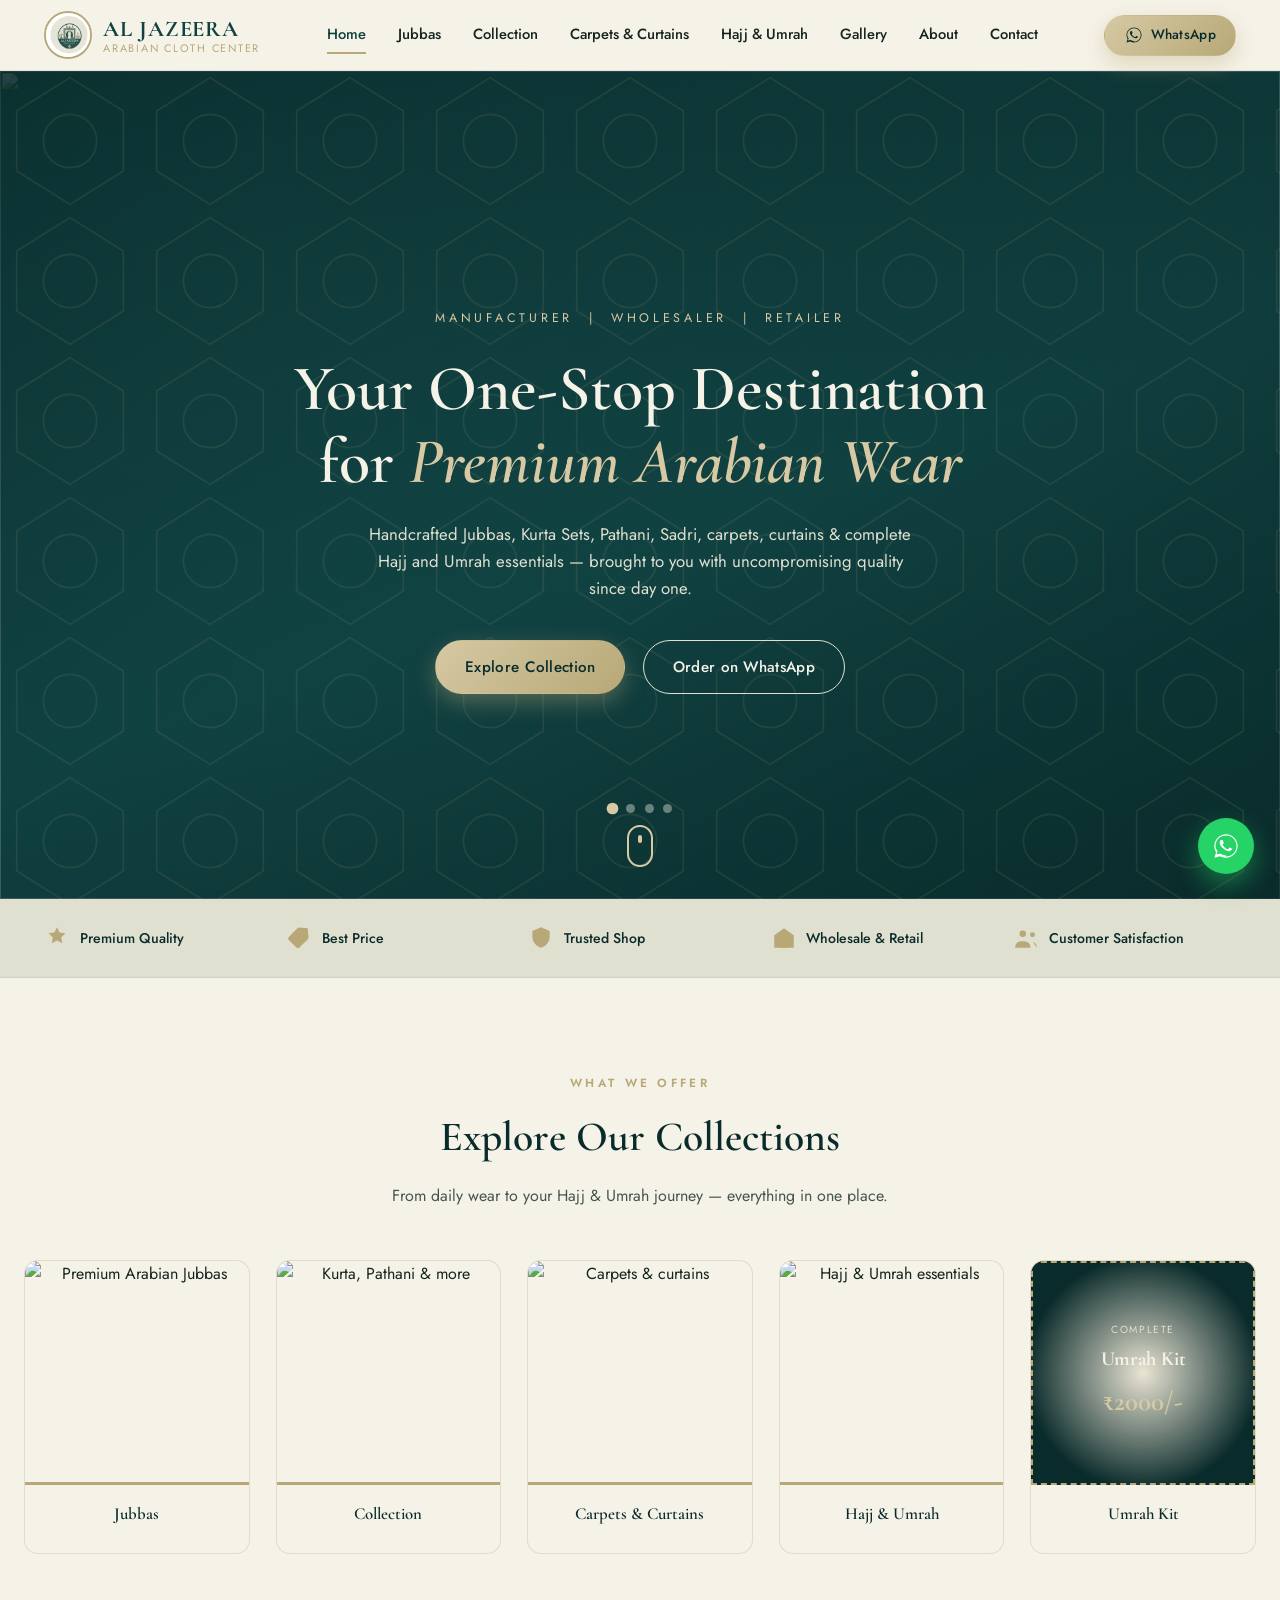
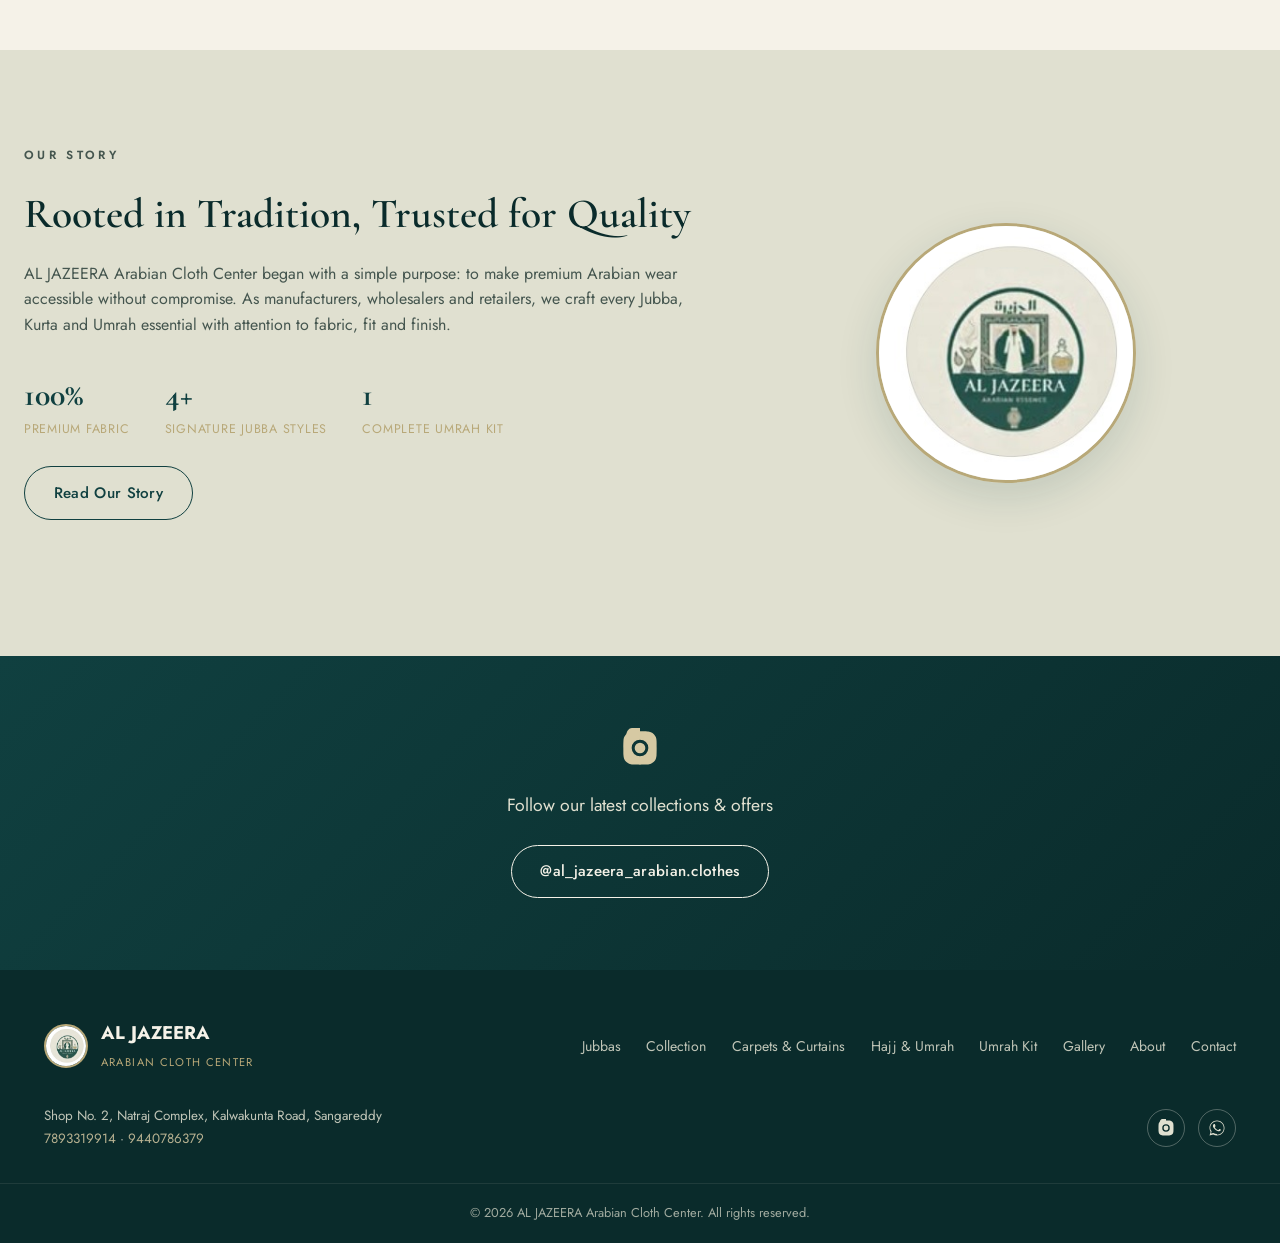
==== index.html @ 85e02592 "Add files via upload" ====
<!DOCTYPE html>
<html lang="en">
<head>
<meta charset="UTF-8">
<meta name="viewport" content="width=device-width, initial-scale=1.0">
<title>AL JAZEERA | Arabian Cloth Center</title>
<meta name="description" content="AL JAZEERA Arabian Cloth Center — Manufacturer, Wholesaler &amp; Retailer of premium Jubbas, Kurta Pajama, Pathani, Sadri, Topi, carpets, curtains and complete Hajj &amp; Umrah essentials. Shop No. 2, Natraj Complex, Kalwakunta Road, Sangareddy.">
<link rel="icon" href="WhatsApp%20Image%202026-09-01%20at%203.34.21%20PM.jpeg">
<link rel="preconnect" href="https://fonts.googleapis.com">
<link rel="preconnect" href="https://fonts.gstatic.com" crossorigin>
<link href="https://fonts.googleapis.com/css2?family=Cormorant+Garamond:wght@600;700&family=Jost:wght@400;500;600;700&display=swap" rel="stylesheet">
<link rel="stylesheet" href="style.css">
</head>
<body>

<!-- ===== Header ===== -->
<header class="site-header" id="site-header">
  <div class="header-inner">
    <a href="index.html" class="brand">
      <img src="WhatsApp%20Image%202026-09-01%20at%203.34.21%20PM.jpeg" alt="AL JAZEERA logo" class="brand-logo">
      <span class="brand-text">
        <strong>AL JAZEERA</strong>
        <small>Arabian Cloth Center</small>
      </span>
    </a>

    <nav class="main-nav" id="main-nav">
      <a href="index.html" class="active">Home</a>
      <a href="jubbas.html">Jubbas</a>
      <a href="collection.html">Collection</a>
      <a href="carpets-curtains.html">Carpets &amp; Curtains</a>
      <a href="hajj-umrah.html">Hajj &amp; Umrah</a>
      <a href="gallery.html">Gallery</a>
      <a href="about.html">About</a>
      <a href="contact.html">Contact</a>
    </nav>

    <div class="header-actions">
      <a href="https://wa.me/917893319914" target="_blank" rel="noopener" class="btn btn-gold btn-sm">
        <svg viewBox="0 0 24 24"><path d="M17.5 14.4c-.3-.1-1.7-.9-2-1-.3-.1-.5-.1-.7.1-.2.3-.8 1-.9 1.2-.2.2-.3.2-.6.1-.3-.1-1.3-.5-2.4-1.5-.9-.8-1.5-1.8-1.7-2.1-.2-.3 0-.5.1-.6.1-.1.3-.3.4-.5.1-.1.2-.3.3-.4.1-.2 0-.4 0-.5C10 9 9.5 7.7 9.3 7.2c-.2-.5-.4-.4-.6-.4h-.5c-.2 0-.5.1-.7.3-.2.3-.9.9-.9 2.1 0 1.2.9 2.4 1 2.6.1.2 1.8 2.8 4.4 3.9.6.3 1.1.4 1.5.6.6.2 1.2.2 1.6.1.5-.1 1.7-.7 1.9-1.3.2-.7.2-1.2.2-1.3-.1-.2-.3-.2-.6-.4z"/><path d="M12 2C6.5 2 2 6.5 2 12c0 1.9.5 3.7 1.5 5.3L2 22l4.9-1.3c1.5.8 3.2 1.3 5.1 1.3 5.5 0 10-4.5 10-10S17.5 2 12 2zm0 18c-1.7 0-3.3-.5-4.7-1.3l-.3-.2-3 .8.8-2.9-.2-.3C3.5 14.7 3 13.4 3 12c0-5 4-9 9-9s9 4 9 9-4 9-9 9z"/></svg>
        <span class="btn-text">WhatsApp</span>
      </a>
      <button class="nav-toggle" id="nav-toggle" aria-label="Toggle menu" aria-expanded="false">
        <span></span><span></span><span></span>
      </button>
    </div>
  </div>
</header>

<!-- ===== Hero ===== -->
<section class="hero">
  <div class="hero-slideshow" id="hero-slideshow">
    <div class="hero-slide active"><img src="images/saudi-jubba.jpg" alt="" fetchpriority="high"></div>
    <div class="hero-slide"><img src="images/carpet-india-1.jpg" alt=""></div>
    <div class="hero-slide"><img src="images/ahram.jpg" alt=""></div>
    <div class="hero-slide"><img src="images/curtains.jpg" alt=""></div>
  </div>
  <div class="hero-overlay"></div>
  <div class="hero-pattern"></div>
  <div class="hero-inner">
    <p class="hero-eyebrow reveal">Manufacturer &nbsp;|&nbsp; Wholesaler &nbsp;|&nbsp; Retailer</p>
    <h1 class="reveal">Your One-Stop Destination<br>for <span>Premium Arabian Wear</span></h1>
    <p class="hero-sub reveal">Handcrafted Jubbas, Kurta Sets, Pathani, Sadri, carpets, curtains &amp; complete Hajj and Umrah essentials &mdash; brought to you with uncompromising quality since day one.</p>
    <div class="hero-cta reveal">
      <a href="#explore" class="btn btn-gold">Explore Collection</a>
      <a href="https://wa.me/917893319914" target="_blank" rel="noopener" class="btn btn-outline">Order on WhatsApp</a>
    </div>
  </div>
  <div class="hero-dots">
    <button class="hero-dot active" data-index="0" aria-label="Show slide 1"></button>
    <button class="hero-dot" data-index="1" aria-label="Show slide 2"></button>
    <button class="hero-dot" data-index="2" aria-label="Show slide 3"></button>
    <button class="hero-dot" data-index="3" aria-label="Show slide 4"></button>
  </div>
  <div class="hero-scroll"><span></span></div>
</section>

<!-- ===== Trust Badges ===== -->
<section class="trustbar">
  <div class="trustbar-inner">
    <div class="trust-item">
      <svg viewBox="0 0 24 24"><path d="M12 2l2.4 4.9 5.4.8-3.9 3.8.9 5.4L12 14.4l-4.8 2.5.9-5.4-3.9-3.8 5.4-.8L12 2z"/></svg>
      <span>Premium Quality</span>
    </div>
    <div class="trust-item">
      <svg viewBox="0 0 24 24"><path d="M20.6 12.6L12.4 20.8a2 2 0 0 1-2.8 0l-7-7a2 2 0 0 1 0-2.8L10.8 2.8A2 2 0 0 1 12.2 2.2L20 3l.8 7.8a2 2 0 0 1-.6 1.8z"/><circle cx="15.5" cy="7.5" r="1.5"/></svg>
      <span>Best Price</span>
    </div>
    <div class="trust-item">
      <svg viewBox="0 0 24 24"><path d="M12 2l8 3.5v5c0 5-3.4 8.9-8 10.5-4.6-1.6-8-5.5-8-10.5v-5L12 2z"/><path d="M8.5 12.2l2.3 2.3 4.5-4.6"/></svg>
      <span>Trusted Shop</span>
    </div>
    <div class="trust-item">
      <svg viewBox="0 0 24 24"><path d="M3 9.5L12 3l9 6.5V21H3V9.5z"/><path d="M9 21v-7h6v7"/></svg>
      <span>Wholesale &amp; Retail</span>
    </div>
    <div class="trust-item">
      <svg viewBox="0 0 24 24"><circle cx="9" cy="8" r="3"/><path d="M2 21v-1c0-2.8 2.6-5 6-5h2c3.4 0 6 2.2 6 5v1"/><circle cx="18" cy="9" r="2.3"/><path d="M22 21v-1c0-2-1.5-3.7-3.6-4.4"/></svg>
      <span>Customer Satisfaction</span>
    </div>
  </div>
</section>

<!-- ===== Explore ===== -->
<section class="section" id="explore">
  <div class="section-inner">
    <p class="section-eyebrow reveal">What We Offer</p>
    <h2 class="section-title reveal">Explore Our Collections</h2>
    <p class="section-desc reveal">From daily wear to your Hajj &amp; Umrah journey &mdash; everything in one place.</p>

    <div class="grid grid-5">
      <a href="jubbas.html" class="card essential-card reveal">
        <div class="card-photo"><img src="images/saudi-jubba.jpg" alt="Premium Arabian Jubbas" loading="lazy"></div>
        <h3>Jubbas</h3>
      </a>
      <a href="collection.html" class="card essential-card reveal">
        <div class="card-photo"><img src="images/kurta-pajama.jpg" alt="Kurta, Pathani &amp; more" loading="lazy"></div>
        <h3>Collection</h3>
      </a>
      <a href="carpets-curtains.html" class="card essential-card reveal">
        <div class="card-photo"><img src="images/curtains.jpg" alt="Carpets &amp; curtains" loading="lazy"></div>
        <h3>Carpets &amp; Curtains</h3>
      </a>
      <a href="hajj-umrah.html" class="card essential-card reveal">
        <div class="card-photo"><img src="images/tasbih.jpg" alt="Hajj &amp; Umrah essentials" loading="lazy"></div>
        <h3>Hajj &amp; Umrah</h3>
      </a>
      <a href="umrah-kit.html" class="card essential-card teaser-card-kit reveal">
        <div class="card-photo">
          <span>Complete</span>
          <strong>Umrah Kit</strong>
          <b>&#8377;2000/-</b>
        </div>
        <h3>Umrah Kit</h3>
      </a>
    </div>
  </div>
</section>

<!-- ===== About Teaser ===== -->
<section class="section section-alt about">
  <div class="section-inner about-grid">
    <div class="about-text reveal">
      <p class="section-eyebrow">Our Story</p>
      <h2 class="section-title">Rooted in Tradition, Trusted for Quality</h2>
      <p>AL JAZEERA Arabian Cloth Center began with a simple purpose: to make premium Arabian wear accessible without compromise. As manufacturers, wholesalers and retailers, we craft every Jubba, Kurta and Umrah essential with attention to fabric, fit and finish.</p>
      <div class="about-stats">
        <div><strong>100%</strong><span>Premium Fabric</span></div>
        <div><strong>4+</strong><span>Signature Jubba Styles</span></div>
        <div><strong>1</strong><span>Complete Umrah Kit</span></div>
      </div>
      <div class="product-cta" style="margin-top:1.6rem;">
        <a href="about.html" class="btn btn-outline">Read Our Story</a>
      </div>
    </div>
    <div class="about-media reveal">
      <img src="WhatsApp%20Image%202026-09-01%20at%203.34.21%20PM.jpeg" alt="AL JAZEERA Arabian Cloth Center logo">
    </div>
  </div>
</section>

<!-- ===== Instagram ===== -->
<section class="insta">
  <div class="insta-inner reveal">
    <svg viewBox="0 0 24 24" class="insta-icon"><path d="M12 2c2.7 0 3.06.01 4.12.06 1.06.05 1.79.22 2.43.47.66.26 1.22.6 1.77 1.15.55.55.9 1.11 1.15 1.77.25.64.42 1.37.47 2.43.05 1.06.06 1.4.06 4.12s-.01 3.06-.06 4.12c-.05 1.06-.22 1.79-.47 2.43a4.9 4.9 0 0 1-1.15 1.77 4.9 4.9 0 0 1-1.77 1.15c-.64.25-1.37.42-2.43.47-1.06.05-1.4.06-4.12.06s-3.06-.01-4.12-.06c-1.06-.05-1.79-.22-2.43-.47a4.9 4.9 0 0 1-1.77-1.15 4.9 4.9 0 0 1-1.15-1.77c-.25-.64-.42-1.37-.47-2.43C2.01 15.06 2 14.7 2 12s.01-3.06.06-4.12c.05-1.06.22-1.79.47-2.43.26-.66.6-1.22 1.15-1.77A4.9 4.9 0 0 1 5.45.53C6.09.28 6.82.11 7.88.06 8.94.01 9.3 0 12 0zm0 5a5 5 0 1 0 0 10 5 5 0 0 0 0-10zm0 8.2a3.2 3.2 0 1 1 0-6.4 3.2 3.2 0 0 1 0 6.4zm5.2-8.4a1.17 1.17 0 1 1 0-2.34 1.17 1.17 0 0 1 0 2.34z"/></svg>
    <p>Follow our latest collections &amp; offers</p>
    <a href="https://www.instagram.com/al_jazeera_arabian.clothes/" target="_blank" rel="noopener" class="btn btn-outline-light">@al_jazeera_arabian.clothes</a>
  </div>
</section>

<!-- ===== Footer ===== -->
<footer class="site-footer">
  <div class="footer-inner">
    <div class="footer-brand">
      <img src="WhatsApp%20Image%202026-09-01%20at%203.34.21%20PM.jpeg" alt="AL JAZEERA logo">
      <div>
        <strong>AL JAZEERA</strong>
        <span>Arabian Cloth Center</span>
      </div>
    </div>

    <nav class="footer-nav">
      <a href="jubbas.html">Jubbas</a>
      <a href="collection.html">Collection</a>
      <a href="carpets-curtains.html">Carpets &amp; Curtains</a>
      <a href="hajj-umrah.html">Hajj &amp; Umrah</a>
      <a href="umrah-kit.html">Umrah Kit</a>
      <a href="gallery.html">Gallery</a>
      <a href="about.html">About</a>
      <a href="contact.html">Contact</a>
    </nav>

    <div class="footer-contact">
      <p>Shop No. 2, Natraj Complex, Kalwakunta Road, Sangareddy</p>
      <p><a href="tel:+917893319914">7893319914</a> &middot; <a href="tel:+919440786379">9440786379</a></p>
    </div>

    <div class="footer-social">
      <a href="https://www.instagram.com/al_jazeera_arabian.clothes/" target="_blank" rel="noopener" aria-label="Instagram">
        <svg viewBox="0 0 24 24"><path d="M12 2c2.7 0 3.06.01 4.12.06 1.06.05 1.79.22 2.43.47.66.26 1.22.6 1.77 1.15.55.55.9 1.11 1.15 1.77.25.64.42 1.37.47 2.43.05 1.06.06 1.4.06 4.12s-.01 3.06-.06 4.12c-.05 1.06-.22 1.79-.47 2.43a4.9 4.9 0 0 1-1.15 1.77 4.9 4.9 0 0 1-1.77 1.15c-.64.25-1.37.42-2.43.47-1.06.05-1.4.06-4.12.06s-3.06-.01-4.12-.06c-1.06-.05-1.79-.22-2.43-.47a4.9 4.9 0 0 1-1.77-1.15 4.9 4.9 0 0 1-1.15-1.77c-.25-.64-.42-1.37-.47-2.43C2.01 15.06 2 14.7 2 12s.01-3.06.06-4.12c.05-1.06.22-1.79.47-2.43.26-.66.6-1.22 1.15-1.77A4.9 4.9 0 0 1 5.45.53C6.09.28 6.82.11 7.88.06 8.94.01 9.3 0 12 0zm0 5a5 5 0 1 0 0 10 5 5 0 0 0 0-10zm0 8.2a3.2 3.2 0 1 1 0-6.4 3.2 3.2 0 0 1 0 6.4zm5.2-8.4a1.17 1.17 0 1 1 0-2.34 1.17 1.17 0 0 1 0 2.34z"/></svg>
      </a>
      <a href="https://wa.me/917893319914" target="_blank" rel="noopener" aria-label="WhatsApp">
        <svg viewBox="0 0 24 24"><path d="M17.5 14.4c-.3-.1-1.7-.9-2-1-.3-.1-.5-.1-.7.1-.2.3-.8 1-.9 1.2-.2.2-.3.2-.6.1-.3-.1-1.3-.5-2.4-1.5-.9-.8-1.5-1.8-1.7-2.1-.2-.3 0-.5.1-.6.1-.1.3-.3.4-.5.1-.1.2-.3.3-.4.1-.2 0-.4 0-.5C10 9 9.5 7.7 9.3 7.2c-.2-.5-.4-.4-.6-.4h-.5c-.2 0-.5.1-.7.3-.2.3-.9.9-.9 2.1 0 1.2.9 2.4 1 2.6.1.2 1.8 2.8 4.4 3.9.6.3 1.1.4 1.5.6.6.2 1.2.2 1.6.1.5-.1 1.7-.7 1.9-1.3.2-.7.2-1.2.2-1.3-.1-.2-.3-.2-.6-.4z"/><path d="M12 2C6.5 2 2 6.5 2 12c0 1.9.5 3.7 1.5 5.3L2 22l4.9-1.3c1.5.8 3.2 1.3 5.1 1.3 5.5 0 10-4.5 10-10S17.5 2 12 2zm0 18c-1.7 0-3.3-.5-4.7-1.3l-.3-.2-3 .8.8-2.9-.2-.3C3.5 14.7 3 13.4 3 12c0-5 4-9 9-9s9 4 9 9-4 9-9 9z"/></svg>
      </a>
    </div>
  </div>
  <div class="footer-bottom">
    <p>&copy; <span id="year"></span> AL JAZEERA Arabian Cloth Center. All rights reserved.</p>
  </div>
</footer>

<a href="https://wa.me/917893319914" target="_blank" rel="noopener" class="whatsapp-float" aria-label="Chat on WhatsApp">
  <svg viewBox="0 0 24 24"><path d="M17.5 14.4c-.3-.1-1.7-.9-2-1-.3-.1-.5-.1-.7.1-.2.3-.8 1-.9 1.2-.2.2-.3.2-.6.1-.3-.1-1.3-.5-2.4-1.5-.9-.8-1.5-1.8-1.7-2.1-.2-.3 0-.5.1-.6.1-.1.3-.3.4-.5.1-.1.2-.3.3-.4.1-.2 0-.4 0-.5C10 9 9.5 7.7 9.3 7.2c-.2-.5-.4-.4-.6-.4h-.5c-.2 0-.5.1-.7.3-.2.3-.9.9-.9 2.1 0 1.2.9 2.4 1 2.6.1.2 1.8 2.8 4.4 3.9.6.3 1.1.4 1.5.6.6.2 1.2.2 1.6.1.5-.1 1.7-.7 1.9-1.3.2-.7.2-1.2.2-1.3-.1-.2-.3-.2-.6-.4z"/><path d="M12 2C6.5 2 2 6.5 2 12c0 1.9.5 3.7 1.5 5.3L2 22l4.9-1.3c1.5.8 3.2 1.3 5.1 1.3 5.5 0 10-4.5 10-10S17.5 2 12 2zm0 18c-1.7 0-3.3-.5-4.7-1.3l-.3-.2-3 .8.8-2.9-.2-.3C3.5 14.7 3 13.4 3 12c0-5 4-9 9-9s9 4 9 9-4 9-9 9z"/></svg>
</a>

<script src="script.js" defer></script>
</body>
</html>
---- style.css ----
/* =========================================================
   AL JAZEERA — Arabian Cloth Center
   ========================================================= */

:root {
  --green: #104040;
  --green-dark: #0a2b2b;
  --green-light: #1b5c5c;
  --cream: #E0E0D0;
  --gold: #B8A878;
  --gold-light: #d6c9a3;
  --white: #F5F2E8;
  --ink: #16241f;
  --radius: 14px;
  --shadow: 0 14px 40px rgba(16, 64, 64, 0.14);
  --ease: cubic-bezier(.4,0,.2,1);
}

* { box-sizing: border-box; margin: 0; padding: 0; }

html { scroll-behavior: smooth; }

body {
  font-family: 'Jost', sans-serif;
  color: var(--ink);
  background: var(--white);
  line-height: 1.6;
  overflow-x: hidden;
}

h1, h2, h3, .brand-text strong, .kit-badge {
  font-family: 'Cormorant Garamond', serif;
}

img { max-width: 100%; display: block; }
a { text-decoration: none; color: inherit; }
ul { list-style: none; }
svg { fill: currentColor; }

.reveal {
  opacity: 0;
  transform: translateY(24px);
  transition: opacity .7s var(--ease), transform .7s var(--ease);
}
.reveal.in-view { opacity: 1; transform: translateY(0); }

/* ---------- Buttons ---------- */
.btn {
  display: inline-flex;
  align-items: center;
  gap: .5rem;
  padding: .85rem 1.8rem;
  border-radius: 999px;
  font-size: .95rem;
  font-weight: 500;
  letter-spacing: .02em;
  border: 1.5px solid transparent;
  cursor: pointer;
  transition: transform .25s var(--ease), background .25s var(--ease), color .25s var(--ease), box-shadow .25s var(--ease);
  white-space: nowrap;
}
.btn:hover { transform: translateY(-2px); }
.btn svg { width: 18px; height: 18px; }

.btn-gold {
  background: linear-gradient(135deg, var(--gold-light), var(--gold));
  color: var(--green-dark);
  box-shadow: 0 8px 22px rgba(184,168,120,.4);
}
.btn-gold:hover { box-shadow: 0 12px 28px rgba(184,168,120,.55); }

.btn-outline {
  border-color: var(--green);
  color: var(--green);
  background: transparent;
}
.btn-outline:hover { background: var(--green); color: var(--white); }

.btn-outline-light {
  border-color: var(--white);
  color: var(--white);
  background: transparent;
}
.btn-outline-light:hover { background: var(--white); color: var(--green-dark); }

.btn-sm { padding: .55rem 1.2rem; font-size: .85rem; }

/* ---------- Top bar ---------- */
.topbar {
  background: var(--green-dark);
  color: var(--cream);
  font-size: .82rem;
}
.topbar-inner {
  max-width: 1240px;
  margin: 0 auto;
  padding: .5rem 1.5rem;
  display: flex;
  align-items: center;
  justify-content: space-between;
  gap: 1rem;
}
.topbar-msg { display: flex; align-items: center; gap: .5rem; }
.dot {
  width: 6px; height: 6px; border-radius: 50%;
  background: var(--gold); flex-shrink: 0;
  box-shadow: 0 0 0 4px rgba(184,168,120,.25);
}
.topbar-contact { display: flex; align-items: center; gap: 1.2rem; }
.topbar-contact a { display: flex; align-items: center; gap: .4rem; opacity: .9; transition: opacity .2s; }
.topbar-contact a:hover { opacity: 1; color: var(--gold-light); }
.topbar-contact svg { width: 15px; height: 15px; }

/* ---------- Header ---------- */
.site-header {
  position: sticky;
  top: 0;
  z-index: 210;
  background: rgba(245,242,232,.92);
  backdrop-filter: blur(10px);
  border-bottom: 1px solid rgba(16,64,64,.08);
  transition: box-shadow .3s;
}
.site-header.scrolled { box-shadow: 0 6px 24px rgba(16,64,64,.08); }

.header-inner {
  max-width: 1240px;
  margin: 0 auto;
  padding: .7rem 1.5rem;
  display: flex;
  align-items: center;
  justify-content: space-between;
  gap: 1rem;
}

.brand { display: flex; align-items: center; gap: .7rem; }
.brand-logo {
  width: 48px; height: 48px;
  border-radius: 50%;
  object-fit: cover;
  border: 2px solid var(--gold);
}
.brand-text { display: flex; flex-direction: column; line-height: 1.15; }
.brand-text strong { font-size: 1.4rem; color: var(--green); letter-spacing: .04em; }
.brand-text small { font-size: .68rem; letter-spacing: .16em; text-transform: uppercase; color: var(--gold); font-family: 'Jost', sans-serif; }

.main-nav { display: flex; align-items: center; gap: 2rem; }
.main-nav a {
  font-size: .92rem;
  font-weight: 500;
  color: var(--ink);
  position: relative;
  padding: .3rem 0;
}
.main-nav a::after {
  content: '';
  position: absolute;
  left: 0; bottom: -2px;
  width: 0; height: 2px;
  background: var(--gold);
  transition: width .3s var(--ease);
}
.main-nav a:hover { color: var(--green); }
.main-nav a:hover::after { width: 100%; }
.main-nav a.active { color: var(--green); }
.main-nav a.active::after { width: 100%; }

.header-actions { display: flex; align-items: center; gap: 1rem; }

.nav-toggle {
  display: none;
  flex-direction: column;
  gap: 5px;
  background: none;
  border: none;
  cursor: pointer;
  padding: .4rem;
}
.nav-toggle span {
  width: 24px; height: 2px;
  background: var(--green);
  border-radius: 2px;
  transition: transform .3s, opacity .3s;
}
.nav-toggle.active span:nth-child(1) { transform: translateY(7px) rotate(45deg); }
.nav-toggle.active span:nth-child(2) { opacity: 0; }
.nav-toggle.active span:nth-child(3) { transform: translateY(-7px) rotate(-45deg); }

/* ---------- Hero ---------- */
.hero {
  position: relative;
  min-height: 92vh;
  display: flex;
  align-items: center;
  justify-content: center;
  text-align: center;
  background: radial-gradient(circle at 20% 20%, var(--green-light), var(--green) 55%, var(--green-dark));
  color: var(--white);
  overflow: hidden;
  padding: 6rem 1.5rem 4rem;
}
.hero-pattern {
  position: absolute;
  inset: 0;
  opacity: .12;
  background-image: url("data:image/svg+xml,%3Csvg xmlns='http://www.w3.org/2000/svg' width='84' height='84' viewBox='0 0 84 84'%3E%3Cg fill='none' stroke='%23B8A878' stroke-width='1'%3E%3Cpath d='M42 4 L74 24 L74 60 L42 80 L10 60 L10 24 Z'/%3E%3Ccircle cx='42' cy='42' r='16'/%3E%3C/g%3E%3C/svg%3E");
  background-size: 140px 140px;
}
.hero-inner { position: relative; max-width: 780px; z-index: 1; }
.hero-eyebrow {
  text-transform: uppercase;
  letter-spacing: .3em;
  font-size: .78rem;
  color: var(--gold-light);
  margin-bottom: 1.4rem;
}
.hero h1 {
  font-size: clamp(2.4rem, 5.4vw, 4rem);
  font-weight: 600;
  line-height: 1.15;
  margin-bottom: 1.4rem;
}
.hero h1 span { color: var(--gold-light); font-style: italic; }
.hero-sub {
  font-size: 1.05rem;
  color: var(--cream);
  max-width: 560px;
  margin: 0 auto 2.4rem;
  opacity: .9;
}
.hero-cta { display: flex; gap: 1.1rem; justify-content: center; flex-wrap: wrap; }
.hero .btn-outline { border-color: var(--cream); color: var(--white); }
.hero .btn-outline:hover { background: var(--white); color: var(--green-dark); }

/* ---------- Hero slideshow ---------- */
.hero-slideshow { position: absolute; inset: 0; z-index: 0; }
.hero-slide {
  position: absolute; inset: 0;
  opacity: 0;
  transition: opacity 1.4s ease-in-out;
}
.hero-slide.active { opacity: 1; }
.hero-slide img { width: 100%; height: 100%; object-fit: cover; }
.hero-overlay {
  position: absolute; inset: 0; z-index: 0;
  background: linear-gradient(160deg, rgba(10,43,43,.88), rgba(16,64,64,.72) 55%, rgba(10,43,43,.9));
}
.hero-dots {
  position: absolute;
  left: 0; right: 0; bottom: 5.4rem;
  display: flex; justify-content: center; gap: .6rem;
  z-index: 2;
}
.hero-dot {
  width: 9px; height: 9px;
  border-radius: 50%;
  background: rgba(245,242,232,.4);
  border: none;
  padding: 0;
  cursor: pointer;
  transition: background .25s, transform .25s;
}
.hero-dot.active { background: var(--gold-light); transform: scale(1.3); }

.hero-scroll {
  position: absolute;
  bottom: 2rem; left: 50%;
  transform: translateX(-50%);
  width: 26px; height: 42px;
  border: 2px solid var(--gold-light);
  border-radius: 20px;
}
.hero-scroll span {
  position: absolute;
  top: 8px; left: 50%;
  transform: translateX(-50%);
  width: 4px; height: 8px;
  background: var(--gold-light);
  border-radius: 2px;
  animation: scrollDown 1.8s infinite;
}
@keyframes scrollDown {
  0% { opacity: 1; top: 8px; }
  100% { opacity: 0; top: 22px; }
}

/* ---------- Trust bar ---------- */
.trustbar { background: var(--cream); border-bottom: 1px solid rgba(16,64,64,.08); }
.trustbar-inner {
  max-width: 1240px;
  margin: 0 auto;
  padding: 1.6rem 1.5rem;
  display: flex;
  flex-wrap: wrap;
  justify-content: space-between;
  gap: 1.2rem;
}
.trust-item {
  display: flex;
  align-items: center;
  gap: .6rem;
  font-size: .88rem;
  font-weight: 500;
  color: var(--green-dark);
  flex: 1 1 180px;
}
.trust-item svg { width: 26px; height: 26px; color: var(--gold); flex-shrink: 0; }

/* ---------- Sections ---------- */
.section { padding: 6rem 1.5rem; }
.section-alt { background: var(--cream); }
.section-inner { max-width: 1240px; margin: 0 auto; }

.section-eyebrow {
  text-transform: uppercase;
  letter-spacing: .28em;
  font-size: .74rem;
  color: var(--gold);
  font-weight: 600;
  margin-bottom: .7rem;
  text-align: center;
}
.section-title {
  font-size: clamp(1.9rem, 3.6vw, 2.6rem);
  font-weight: 600;
  color: var(--green-dark);
  text-align: center;
  margin-bottom: .8rem;
}
.section-desc {
  text-align: center;
  max-width: 560px;
  margin: 0 auto 3.2rem;
  color: #45564f;
}

/* ---------- Grids & Cards ---------- */
.grid { display: grid; gap: 1.6rem; }
.grid-2 { grid-template-columns: repeat(2, 1fr); }
.grid-3 { grid-template-columns: repeat(3, 1fr); }
.grid-4 { grid-template-columns: repeat(4, 1fr); }
.grid-5 { grid-template-columns: repeat(5, 1fr); }

.card {
  background: var(--white);
  border: 1px solid rgba(184,168,120,.3);
  border-radius: var(--radius);
  padding: 2.2rem 1.4rem 1.8rem;
  text-align: center;
  transition: transform .35s var(--ease), box-shadow .35s var(--ease), border-color .35s;
  display: block;
}
.card:hover {
  transform: translateY(-8px);
  box-shadow: var(--shadow);
  border-color: var(--gold);
}
.card-media {
  width: 84px; height: 84px;
  margin: 0 auto 1.2rem;
  color: var(--green);
}
.card-media svg { width: 100%; height: 100%; }
.card-media svg path,
.card-media svg circle,
.card-media svg rect,
.card-media svg ellipse {
  fill: none;
  stroke: currentColor;
  stroke-width: 2;
  stroke-linejoin: round;
  stroke-linecap: round;
}
.card-media svg .line { stroke: var(--gold); }
.card h3 { font-size: 1.2rem; color: var(--green-dark); font-weight: 600; margin-bottom: .3rem; }
.card p { font-size: .85rem; color: #5c6d66; }
.card h3 small { display: block; font-size: .68rem; font-family: 'Jost', sans-serif; text-transform: uppercase; letter-spacing: .1em; color: var(--gold); font-weight: 500; margin-top: .2rem; }

.small-card { padding: 1.8rem 1rem 1.5rem; }
.small-card .card-media { width: 64px; height: 64px; }

/* Jubba / product photo cards */
.jubba-card { padding: 0 0 1.6rem; overflow: hidden; }
.jubba-card .card-photo {
  width: 100%;
  aspect-ratio: 4 / 5;
  overflow: hidden;
  margin-bottom: 1.3rem;
  border-bottom: 3px solid var(--gold);
}
.jubba-card .card-photo img {
  width: 100%; height: 100%;
  object-fit: cover;
  transition: transform .5s var(--ease);
}
.jubba-card:hover .card-photo img { transform: scale(1.06); }
.jubba-card h3 { margin-top: 0; }
.jubba-card p { padding: 0 1rem; }

/* Hajj & Umrah essential photo cards */
.essential-card { padding: 0 0 1.3rem; overflow: hidden; }
.essential-card .card-photo {
  width: 100%;
  aspect-ratio: 1 / 1;
  overflow: hidden;
  margin-bottom: 1rem;
  border-bottom: 3px solid var(--gold);
}
.essential-card .card-photo img {
  width: 100%; height: 100%;
  object-fit: cover;
  transition: transform .5s var(--ease);
}
.essential-card:hover .card-photo img { transform: scale(1.06); }
.essential-card h3 { margin-top: 0; font-size: 1.05rem; }

/* ---------- Product badges, wishlist & hover title ---------- */
.jubba-card .card-photo,
.essential-card .card-photo,
.decor-card .card-photo {
  position: relative;
}
.card-badge {
  position: absolute;
  top: 10px; left: 10px;
  z-index: 3;
  background: #7a1f2b;
  color: var(--white);
  font-size: .66rem;
  font-weight: 600;
  letter-spacing: .03em;
  text-transform: uppercase;
  padding: .3rem .6rem;
  border-radius: 4px;
}
.wishlist-btn {
  position: absolute;
  top: 10px; right: 10px;
  z-index: 3;
  width: 32px; height: 32px;
  border-radius: 50%;
  background: rgba(245,242,232,.94);
  border: none;
  display: flex;
  align-items: center;
  justify-content: center;
  cursor: pointer;
  padding: 0;
  transition: transform .2s var(--ease);
}
.wishlist-btn:hover { transform: scale(1.1); }
.wishlist-btn svg {
  width: 16px; height: 16px;
  fill: none;
  stroke: var(--green-dark);
  stroke-width: 2;
  stroke-linecap: round;
  stroke-linejoin: round;
}
.wishlist-btn.active svg { fill: #c0384a; stroke: #c0384a; }

.card-hover-title {
  position: absolute;
  left: 0; right: 0; bottom: 0;
  z-index: 3;
  background: rgba(10,43,43,.85);
  color: var(--white);
  font-size: .78rem;
  text-align: center;
  padding: .55rem .5rem;
  opacity: 0;
  transform: translateY(100%);
  transition: opacity .3s var(--ease), transform .3s var(--ease);
}
.jubba-card:hover .card-hover-title,
.essential-card:hover .card-hover-title,
.decor-card:hover .card-hover-title {
  opacity: 1;
  transform: translateY(0);
}

.card-price { margin-top: .5rem; }
.price-enquire {
  display: inline-block;
  font-size: .82rem;
  font-weight: 600;
  color: var(--green);
  border-bottom: 1px solid var(--gold);
  padding-bottom: 1px;
  transition: color .2s;
}
.price-enquire:hover { color: var(--gold); }

/* Carpets & Curtains feature cards */
.decor-card { padding: 0 0 1.8rem; overflow: hidden; text-align: left; }
.decor-card .card-photo {
  width: 100%;
  aspect-ratio: 4 / 3;
  overflow: hidden;
  margin-bottom: 1.3rem;
  border-bottom: 3px solid var(--gold);
}
.decor-card .card-photo img {
  width: 100%; height: 100%;
  object-fit: cover;
  transition: transform .5s var(--ease);
}
.decor-card:hover .card-photo img { transform: scale(1.06); }
.decor-card h3 { margin: 0 1.6rem .4rem; }
.decor-card p { padding: 0 1.6rem; }

.decor-card .card-photo.card-photo-multi {
  display: grid;
  grid-template-columns: repeat(3, 1fr);
  gap: 3px;
}
.decor-card .card-photo.card-photo-multi img { height: 100%; }

/* ---------- Umrah Kit ---------- */
.kit {
  position: relative;
  background: var(--green-dark);
  color: var(--white);
  padding: 6rem 1.5rem;
  overflow: hidden;
}
.kit-pattern {
  position: absolute; inset: 0;
  opacity: .1;
  background-image: url("data:image/svg+xml,%3Csvg xmlns='http://www.w3.org/2000/svg' width='60' height='60' viewBox='0 0 60 60'%3E%3Cg fill='none' stroke='%23F5F2E8' stroke-width='1'%3E%3Cpath d='M30 2 L58 30 L30 58 L2 30 Z'/%3E%3C/g%3E%3C/svg%3E");
  background-size: 100px 100px;
}
.kit-inner {
  position: relative;
  max-width: 1100px;
  margin: 0 auto;
  display: grid;
  grid-template-columns: .85fr 1.15fr;
  gap: 3.5rem;
  align-items: center;
}
.kit-media { display: flex; justify-content: center; }
.kit-badge {
  width: 260px; height: 260px;
  border-radius: 50%;
  border: 2px dashed var(--gold);
  display: flex;
  flex-direction: column;
  align-items: center;
  justify-content: center;
  text-align: center;
  background: radial-gradient(circle, rgba(184,168,120,.12), transparent 70%);
}
.kit-badge span { text-transform: uppercase; letter-spacing: .2em; font-size: .72rem; color: var(--cream); font-family: 'Jost', sans-serif; }
.kit-badge strong { font-size: 1.8rem; color: var(--white); margin: .3rem 0; }
.kit-badge em { font-style: normal; font-size: .78rem; color: var(--gold-light); font-family: 'Jost', sans-serif; }
.kit-badge b { font-size: 2.6rem; color: var(--gold-light); font-weight: 700; margin-top: .3rem; }

.kit-content h2 { font-size: clamp(1.8rem, 3.4vw, 2.4rem); font-weight: 600; margin-bottom: 1.5rem; }
.kit-list {
  display: grid;
  grid-template-columns: 1fr 1fr;
  gap: .7rem 1.5rem;
  margin-bottom: 2rem;
}
.kit-list li {
  display: flex;
  align-items: center;
  gap: .6rem;
  font-size: .95rem;
  color: var(--cream);
}
.kit-list li::before {
  content: '';
  width: 8px; height: 8px;
  border-radius: 50%;
  background: var(--gold);
  flex-shrink: 0;
}

/* ---------- About ---------- */
.about-grid {
  display: grid;
  grid-template-columns: 1.15fr .85fr;
  gap: 3.5rem;
  align-items: center;
}
.about-text .section-eyebrow,
.about-text .section-title { text-align: left; }
.about-text p { color: #45564f; margin-bottom: 1rem; }
.about-stats {
  display: flex;
  gap: 2.2rem;
  margin-top: 2rem;
}
.about-stats div { display: flex; flex-direction: column; }
.about-stats strong { font-size: 2rem; font-family: 'Cormorant Garamond', serif; color: var(--green); }
.about-stats span { font-size: .78rem; color: var(--gold); text-transform: uppercase; letter-spacing: .06em; }

.about-media {
  display: flex;
  justify-content: center;
}
.about-media img {
  width: 260px; height: 260px;
  border-radius: 50%;
  object-fit: cover;
  border: 3px solid var(--gold);
  box-shadow: var(--shadow);
}

/* ---------- Instagram band ---------- */
.insta {
  background: linear-gradient(135deg, var(--green), var(--green-dark));
  color: var(--white);
  padding: 4.5rem 1.5rem;
  text-align: center;
}
.insta-inner { max-width: 480px; margin: 0 auto; }
.insta-icon { width: 40px; height: 40px; color: var(--gold-light); margin-bottom: 1rem; }
.insta p { font-size: 1.1rem; margin-bottom: 1.6rem; color: var(--cream); }

/* ---------- Contact ---------- */
.contact-grid {
  display: grid;
  grid-template-columns: 1fr 1fr;
  gap: 3rem;
  align-items: stretch;
}
.contact-info {
  display: flex;
  flex-direction: column;
  gap: 1.6rem;
}
.contact-item {
  display: flex;
  align-items: flex-start;
  gap: 1rem;
}
.contact-item svg { width: 24px; height: 24px; color: var(--gold); flex-shrink: 0; margin-top: 2px; }
.contact-item svg path, .contact-item svg circle, .contact-item svg rect {
  fill: none; stroke: currentColor; stroke-width: 1.8; stroke-linecap: round; stroke-linejoin: round;
}
.contact-item div { display: flex; flex-direction: column; gap: .15rem; }
.contact-item strong { color: var(--green-dark); font-size: 1.02rem; }
.contact-item span { color: #5c6d66; font-size: .9rem; }
.contact-item a { color: var(--green); font-weight: 500; }
.contact-item a:hover { color: var(--gold); }

.contact-cta { display: flex; gap: 1rem; margin-top: .8rem; flex-wrap: wrap; }

.contact-map {
  border-radius: var(--radius);
  overflow: hidden;
  box-shadow: var(--shadow);
  min-height: 320px;
  border: 1px solid rgba(184,168,120,.3);
}
.contact-map iframe { width: 100%; height: 100%; min-height: 320px; border: 0; }

/* ---------- Footer ---------- */
.site-footer { background: var(--green-dark); color: var(--cream); }
.footer-inner {
  max-width: 1240px;
  margin: 0 auto;
  padding: 3rem 1.5rem 2rem;
  display: flex;
  flex-wrap: wrap;
  gap: 2rem;
  align-items: center;
  justify-content: space-between;
}
.footer-brand { display: flex; align-items: center; gap: .8rem; }
.footer-brand img { width: 44px; height: 44px; border-radius: 50%; border: 2px solid var(--gold); object-fit: cover; }
.footer-brand strong { display: block; font-size: 1.15rem; color: var(--white); }
.footer-brand span { font-size: .7rem; letter-spacing: .12em; text-transform: uppercase; color: var(--gold); }

.footer-nav { display: flex; gap: 1.6rem; flex-wrap: wrap; }
.footer-nav a { font-size: .88rem; opacity: .85; transition: opacity .2s, color .2s; }
.footer-nav a:hover { opacity: 1; color: var(--gold-light); }

.footer-social { display: flex; gap: .8rem; }
.footer-social a {
  width: 38px; height: 38px;
  border-radius: 50%;
  border: 1px solid rgba(245,242,232,.3);
  display: flex; align-items: center; justify-content: center;
  transition: background .25s, border-color .25s;
}
.footer-social svg { width: 18px; height: 18px; }
.footer-social a:hover { background: var(--gold); border-color: var(--gold); color: var(--green-dark); }

.footer-bottom {
  border-top: 1px solid rgba(245,242,232,.12);
  text-align: center;
  padding: 1.2rem 1.5rem;
  font-size: .8rem;
  opacity: .7;
}

/* ---------- WhatsApp float ---------- */
.whatsapp-float {
  position: fixed;
  bottom: 1.6rem; right: 1.6rem;
  width: 56px; height: 56px;
  border-radius: 50%;
  background: #25D366;
  color: #fff;
  display: flex; align-items: center; justify-content: center;
  box-shadow: 0 10px 26px rgba(37,211,102,.45);
  z-index: 90;
  transition: transform .25s var(--ease);
}
.whatsapp-float:hover { transform: scale(1.08); }
.whatsapp-float svg { width: 28px; height: 28px; }

/* ---------- Founder / Portfolio intro ---------- */
.founder {
  position: relative;
  background: var(--green-dark);
  color: var(--white);
  padding: 6rem 1.5rem;
  overflow: hidden;
}
.founder-inner {
  position: relative;
  max-width: 1240px;
  margin: 0 auto;
  display: grid;
  grid-template-columns: 1.15fr .85fr;
  gap: 3rem;
  align-items: center;
}
.founder-eyebrow {
  text-transform: uppercase;
  letter-spacing: .3em;
  font-size: .78rem;
  color: var(--gold-light);
  margin-bottom: 1.2rem;
}
.founder-heading {
  font-family: 'Cormorant Garamond', serif;
  font-weight: 600;
  font-style: italic;
  font-size: clamp(2.1rem, 4.8vw, 3.4rem);
  line-height: 1.18;
  margin-bottom: 2rem;
}
.founder-badge {
  display: inline-flex;
  align-items: center;
  flex-wrap: wrap;
  gap: .4rem;
  border: 1px solid rgba(245,242,232,.4);
  border-radius: 999px;
  padding: .7rem 1.5rem;
  font-size: .85rem;
  color: var(--cream);
}
.founder-badge b { color: var(--white); font-weight: 600; }
.founder-media {
  position: relative;
  display: flex;
  justify-content: center;
}
.founder-photo-wrap {
  position: relative;
  width: 280px;
  height: 360px;
  border-radius: 50%;
  overflow: hidden;
  box-shadow: 0 25px 60px rgba(0,0,0,.4);
  z-index: 1;
}
.founder-photo-wrap::before {
  content: '';
  position: absolute;
  inset: -34px;
  border-radius: 50%;
  background: radial-gradient(circle, rgba(184,168,120,.35), transparent 72%);
  z-index: -1;
}
.founder-photo-wrap img {
  width: 100%;
  height: 100%;
  object-fit: cover;
  object-position: 50% 22%;
  transform: scale(1.12);
}

/* ---------- Gallery & lightbox ---------- */
.gallery-grid {
  display: grid;
  grid-template-columns: repeat(4, 1fr);
  gap: .8rem;
}
.gallery-item {
  position: relative;
  aspect-ratio: 1 / 1;
  overflow: hidden;
  border-radius: 8px;
  cursor: pointer;
  border: 1px solid rgba(184,168,120,.3);
  display: block;
  padding: 0;
  background: none;
  width: 100%;
  font-family: inherit;
}
.gallery-item img {
  width: 100%; height: 100%;
  object-fit: cover;
  transition: transform .4s var(--ease);
}
.gallery-item:hover img { transform: scale(1.08); }
.gallery-item::after {
  content: '';
  position: absolute; inset: 0;
  background: linear-gradient(180deg, transparent 55%, rgba(10,43,43,.75));
  opacity: 0;
  transition: opacity .3s;
}
.gallery-item:hover::after { opacity: 1; }
.gallery-caption {
  position: absolute; left: 0; right: 0; bottom: 0;
  padding: .6rem .7rem;
  color: var(--white);
  font-size: .78rem;
  z-index: 1;
  opacity: 0;
  transform: translateY(6px);
  transition: opacity .3s, transform .3s;
}
.gallery-item:hover .gallery-caption { opacity: 1; transform: translateY(0); }

.lightbox {
  position: fixed; inset: 0;
  background: rgba(10,43,43,.94);
  display: flex;
  align-items: center;
  justify-content: center;
  z-index: 300;
  padding: 3rem 1.5rem;
  opacity: 0;
  visibility: hidden;
  transition: opacity .3s;
}
.lightbox.open { opacity: 1; visibility: visible; }
.lightbox-inner { text-align: center; }
.lightbox img {
  max-width: min(90vw, 900px);
  max-height: 76vh;
  border-radius: 8px;
  box-shadow: 0 20px 60px rgba(0,0,0,.5);
}
.lightbox-caption { color: var(--cream); margin-top: 1rem; font-size: .9rem; }
.lightbox-close {
  position: absolute;
  top: 1.5rem; right: 1.5rem;
  width: 44px; height: 44px;
  border-radius: 50%;
  background: rgba(245,242,232,.12);
  border: 1px solid rgba(245,242,232,.3);
  color: var(--white);
  display: flex; align-items: center; justify-content: center;
  cursor: pointer;
  transition: background .2s;
}
.lightbox-close:hover { background: rgba(245,242,232,.22); }
.lightbox-close svg { width: 20px; height: 20px; fill: none; stroke: currentColor; stroke-width: 2; stroke-linecap: round; }

/* ---------- Product Detail Pages ---------- */
.breadcrumb {
  font-size: .8rem;
  color: var(--gold-light);
  margin-bottom: 1rem;
  letter-spacing: .02em;
}
.breadcrumb a { color: var(--gold-light); opacity: .85; }
.breadcrumb a:hover { opacity: 1; text-decoration: underline; }
.breadcrumb span { opacity: .6; margin: 0 .3rem; }

.product-hero {
  position: relative;
  height: 52vh;
  min-height: 340px;
  overflow: hidden;
  background: var(--green-dark);
}
.product-hero img {
  width: 100%; height: 100%;
  object-fit: cover;
  opacity: .92;
}
.product-hero::after {
  content: '';
  position: absolute;
  inset: 0;
  background: linear-gradient(180deg, rgba(10,43,43,.1) 0%, rgba(10,43,43,.55) 60%, rgba(10,43,43,.88) 100%);
}
.product-hero-content {
  position: absolute;
  left: 0; right: 0; bottom: 0;
  padding: 2.6rem 1.5rem;
  max-width: 1240px;
  margin: 0 auto;
  color: var(--white);
  z-index: 2;
}
.product-hero-content h1 {
  font-size: clamp(2rem, 4.6vw, 3.2rem);
  font-weight: 600;
}

.product-body { padding-top: 4.5rem; }
.product-layout {
  display: grid;
  grid-template-columns: 1fr 1fr;
  gap: 3.5rem;
  align-items: start;
}
.product-media img {
  width: 100%;
  border-radius: var(--radius);
  box-shadow: var(--shadow);
  border: 1px solid rgba(184,168,120,.3);
}
.product-info .section-eyebrow { text-align: left; margin-bottom: .6rem; }
.product-info p.lead {
  font-size: 1.05rem;
  color: #45564f;
  margin-bottom: 1.6rem;
}
.product-info h2 {
  font-size: 1.3rem;
  color: var(--green-dark);
  font-weight: 600;
  margin-bottom: 1rem;
}

.feature-list {
  display: flex;
  flex-direction: column;
  gap: .8rem;
  margin-bottom: 2.2rem;
}
.feature-list li {
  display: flex;
  align-items: flex-start;
  gap: .8rem;
  font-size: .95rem;
  color: #45564f;
}
.feature-list li svg {
  width: 18px; height: 18px;
  color: var(--gold);
  flex-shrink: 0;
  margin-top: .18rem;
}
.feature-list li svg path {
  fill: none;
  stroke: currentColor;
  stroke-width: 2.4;
  stroke-linecap: round;
  stroke-linejoin: round;
}

.product-cta { display: flex; gap: 1rem; flex-wrap: wrap; margin-bottom: 2.5rem; }

.product-note {
  background: var(--cream);
  border-left: 3px solid var(--gold);
  border-radius: 8px;
  padding: 1rem 1.2rem;
  font-size: .88rem;
  color: var(--green-dark);
}

/* ---------- Page hero (category / info pages) ---------- */
.page-hero {
  min-height: auto;
  padding: 8rem 1.5rem 3.5rem;
}
.page-hero .hero-eyebrow { margin-bottom: 1rem; }
.page-hero h1 { font-size: clamp(2.2rem, 4.6vw, 3.2rem); margin-bottom: 1rem; }
.page-hero .hero-sub { margin-bottom: 0; }

/* ---------- Home "Explore" teaser cards ---------- */
.teaser-card-kit .card-photo {
  display: flex;
  flex-direction: column;
  align-items: center;
  justify-content: center;
  gap: .3rem;
  background: radial-gradient(circle, rgba(184,168,120,.18), var(--green-dark) 75%);
  border: 2px dashed var(--gold);
  color: var(--white);
  text-align: center;
  padding: 1rem;
}
.teaser-card-kit .card-photo span {
  text-transform: uppercase;
  letter-spacing: .16em;
  font-size: .64rem;
  color: var(--cream);
  font-family: 'Jost', sans-serif;
}
.teaser-card-kit .card-photo strong {
  font-family: 'Cormorant Garamond', serif;
  font-size: 1.25rem;
  color: var(--white);
}
.teaser-card-kit .card-photo b {
  font-family: 'Cormorant Garamond', serif;
  font-size: 1.7rem;
  color: var(--gold-light);
}

/* ---------- Footer contact block ---------- */
.footer-contact {
  font-size: .84rem;
  color: var(--cream);
  opacity: .85;
  line-height: 1.7;
}
.footer-contact a { color: var(--gold-light); }
.footer-contact a:hover { text-decoration: underline; }

/* =========================================================
   Responsive
   ========================================================= */
@media (max-width: 992px) {
  .grid-3 { grid-template-columns: repeat(2, 1fr); }
  .grid-4 { grid-template-columns: repeat(2, 1fr); }
  .grid-5 { grid-template-columns: repeat(3, 1fr); }
  .kit-inner { grid-template-columns: 1fr; text-align: center; }
  .kit-content h2, .kit-content .section-eyebrow { text-align: center; }
  .kit-list { max-width: 420px; margin-left: auto; margin-right: auto; }
  .about-grid { grid-template-columns: 1fr; }
  .about-text, .about-text .section-eyebrow, .about-text .section-title { text-align: center; }
  .about-stats { justify-content: center; }
  .about-media { order: -1; }
  .contact-grid { grid-template-columns: 1fr; }
  .product-layout { grid-template-columns: 1fr; }
  .gallery-grid { grid-template-columns: repeat(3, 1fr); }
  .founder-inner { grid-template-columns: 1fr; text-align: center; justify-items: center; }
  .founder-media { order: -1; }
}

@media (max-width: 860px) {
  .topbar-msg { font-size: .74rem; }
  .main-nav {
    position: fixed;
    top: 0; right: -100%;
    width: min(78vw, 320px);
    height: 100vh;
    background: var(--white);
    flex-direction: column;
    align-items: flex-start;
    justify-content: flex-start;
    gap: 1.8rem;
    padding: 6rem 2rem 2rem;
    overflow-y: auto;
    box-shadow: -10px 0 30px rgba(0,0,0,.15);
    transition: right .35s var(--ease);
    z-index: 200;
  }
  .main-nav.open { right: 0; }
  .main-nav a { font-size: 1.1rem; }
  .nav-toggle { display: flex; }
  .header-actions .btn-sm .btn-text { display: none; }
  .header-actions .btn-sm { padding: .55rem; }
}

@media (max-width: 640px) {
  .grid-2 { grid-template-columns: 1fr; }
  .grid-3 { grid-template-columns: 1fr; }
  .grid-4 { grid-template-columns: repeat(2, 1fr); }
  .grid-5 { grid-template-columns: repeat(2, 1fr); }
  .topbar-inner { flex-wrap: wrap; }
  .hero { min-height: 100vh; }
  .section { padding: 4.5rem 1.2rem; }
  .kit-badge { width: 220px; height: 220px; }
  .kit-list { grid-template-columns: 1fr; }
  .product-hero { height: 40vh; }
  .gallery-grid { grid-template-columns: repeat(2, 1fr); gap: .5rem; }
  .hero-dots { bottom: 4.6rem; }
  .founder-photo-wrap { width: 220px; height: 280px; }
  .page-hero { padding: 6.5rem 1.2rem 2.5rem; }
}
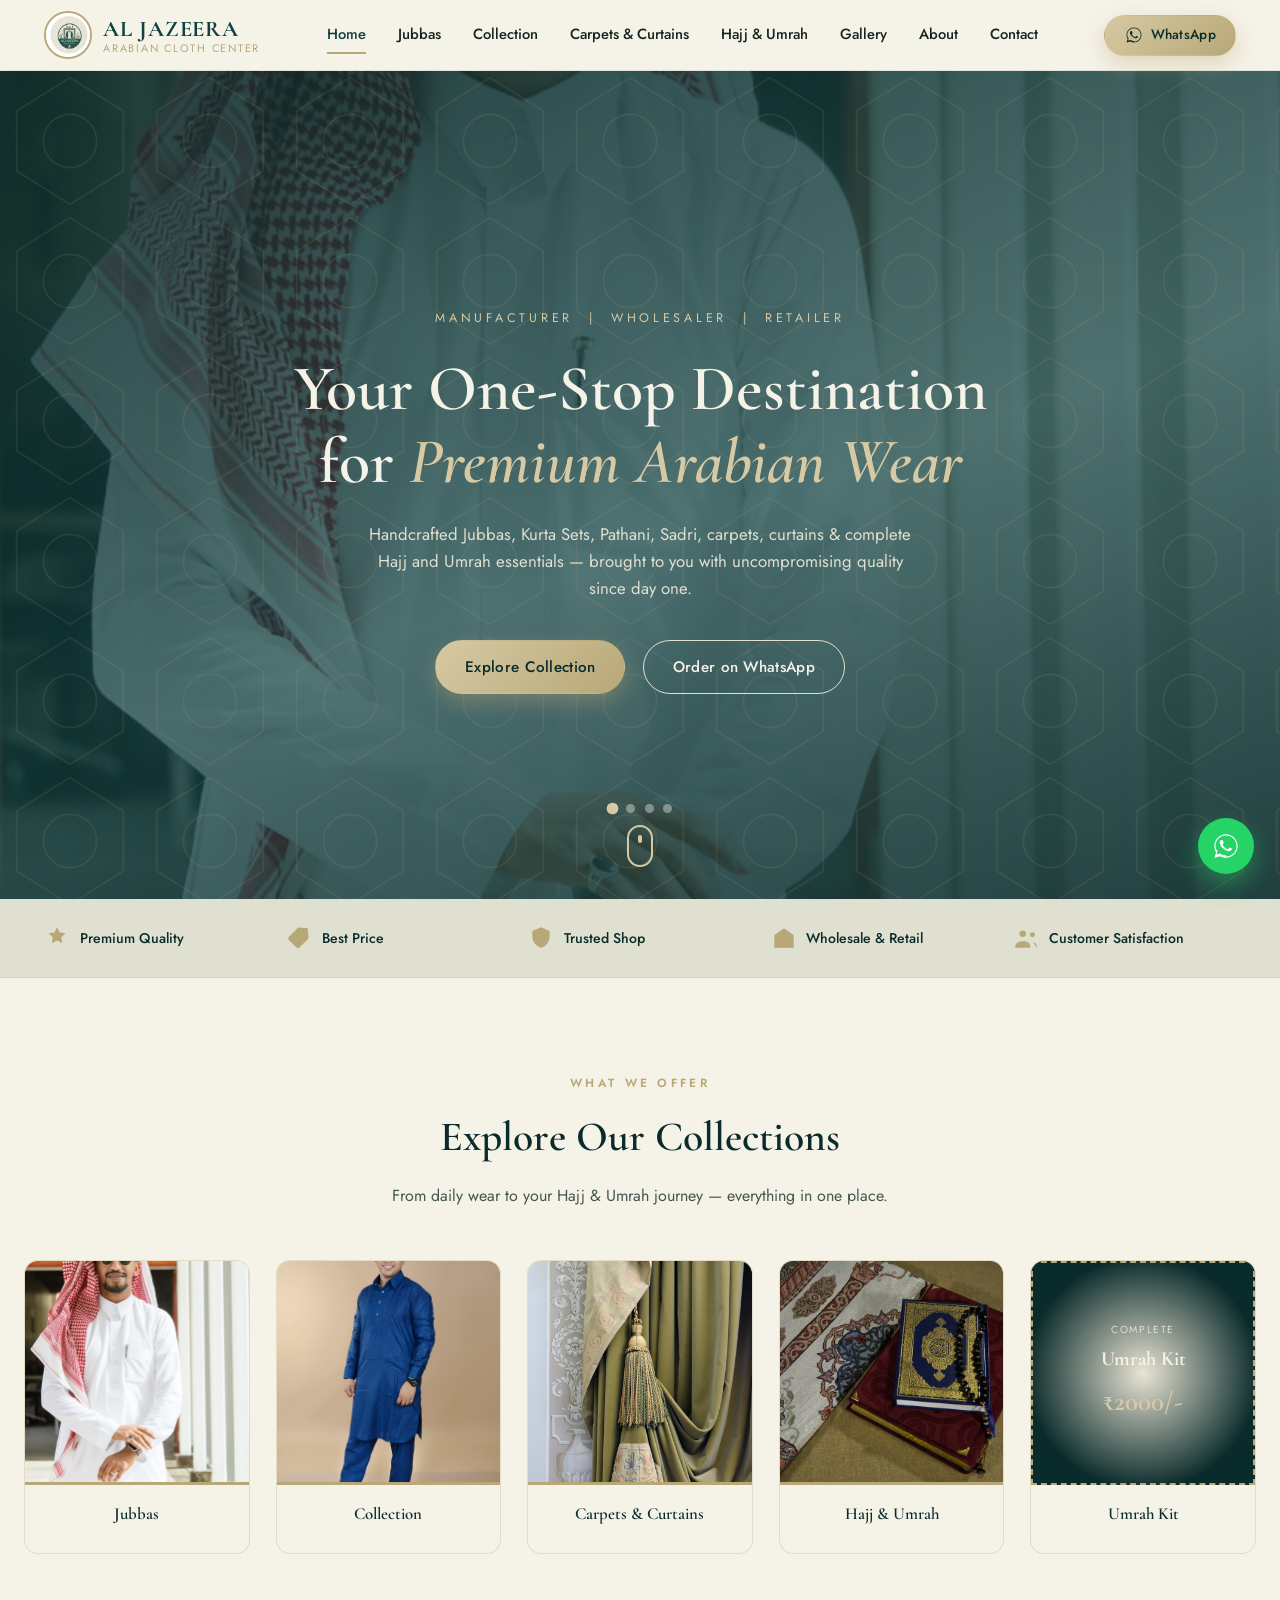
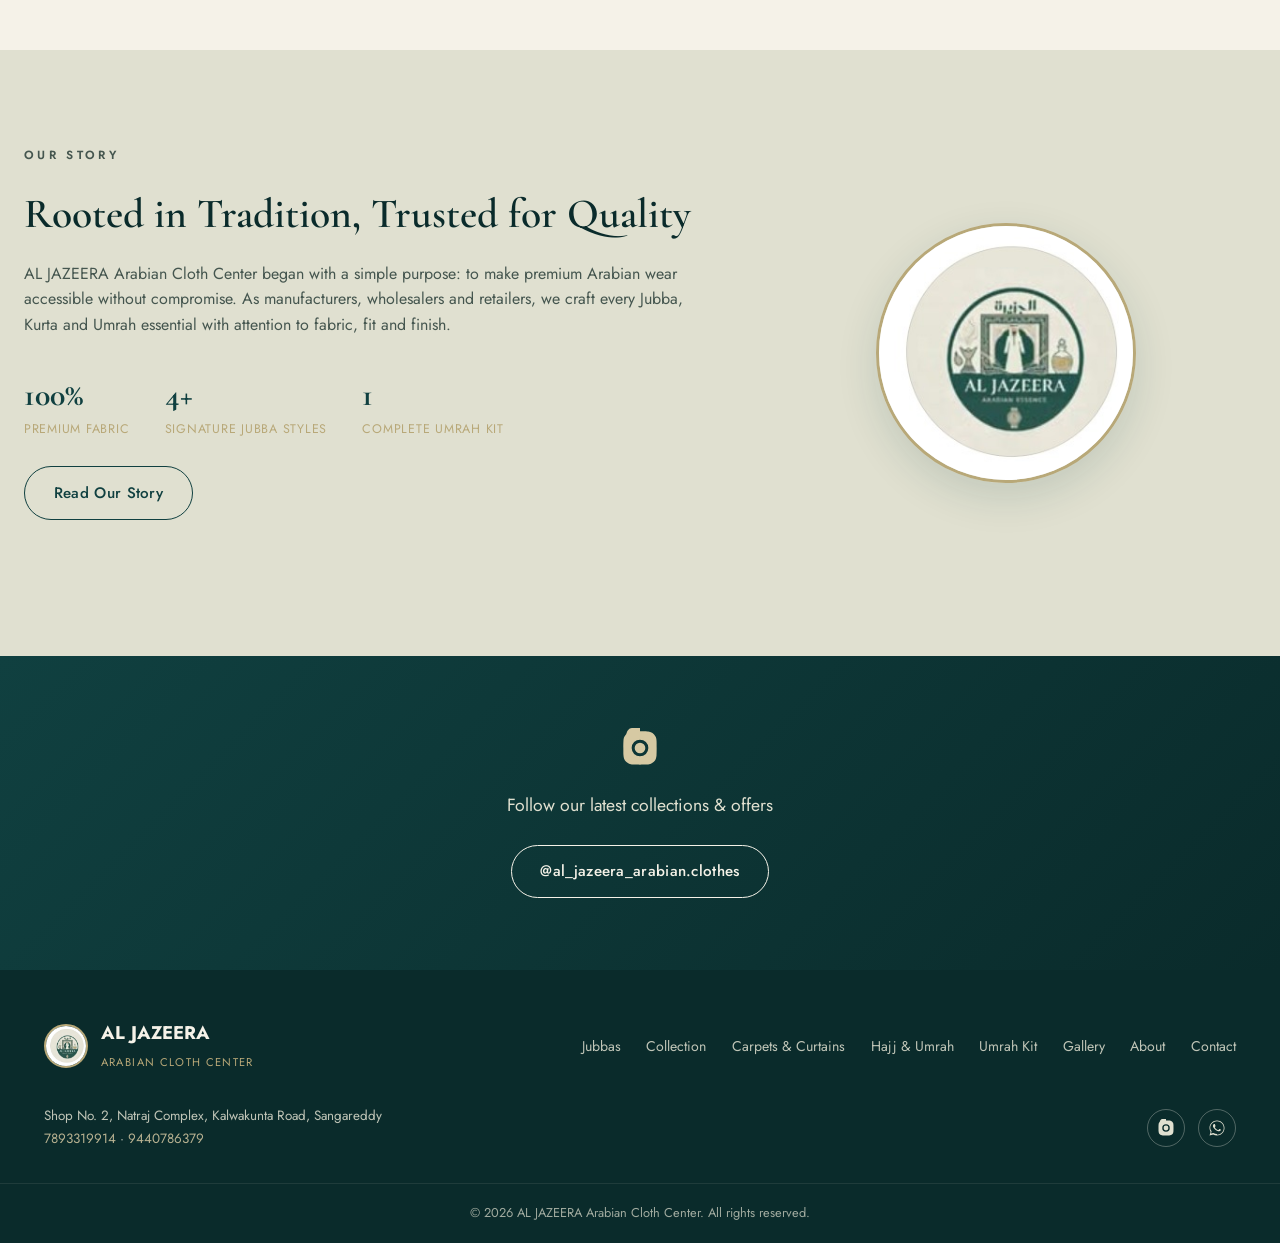
==== commit e6a0fe8c: "Fix image paths in index.html" ====
--- a/index.html
+++ b/index.html
@@ -50,10 +50,10 @@
 <!-- ===== Hero ===== -->
 <section class="hero">
   <div class="hero-slideshow" id="hero-slideshow">
-    <div class="hero-slide active"><img src="images/saudi-jubba.jpg" alt="" fetchpriority="high"></div>
-    <div class="hero-slide"><img src="images/carpet-india-1.jpg" alt=""></div>
-    <div class="hero-slide"><img src="images/ahram.jpg" alt=""></div>
-    <div class="hero-slide"><img src="images/curtains.jpg" alt=""></div>
+    <div class="hero-slide active"><img src="saudi-jubba.jpg" alt="" fetchpriority="high"></div>
+    <div class="hero-slide"><img src="carpet-india-1.jpg" alt=""></div>
+    <div class="hero-slide"><img src="ahram.jpg" alt=""></div>
+    <div class="hero-slide"><img src="curtains.jpg" alt=""></div>
   </div>
   <div class="hero-overlay"></div>
   <div class="hero-pattern"></div>
@@ -110,19 +110,19 @@
 
     <div class="grid grid-5">
       <a href="jubbas.html" class="card essential-card reveal">
-        <div class="card-photo"><img src="images/saudi-jubba.jpg" alt="Premium Arabian Jubbas" loading="lazy"></div>
+        <div class="card-photo"><img src="saudi-jubba.jpg" alt="Premium Arabian Jubbas" loading="lazy"></div>
         <h3>Jubbas</h3>
       </a>
       <a href="collection.html" class="card essential-card reveal">
-        <div class="card-photo"><img src="images/kurta-pajama.jpg" alt="Kurta, Pathani &amp; more" loading="lazy"></div>
+        <div class="card-photo"><img src="kurta-pajama.jpg" alt="Kurta, Pathani &amp; more" loading="lazy"></div>
         <h3>Collection</h3>
       </a>
       <a href="carpets-curtains.html" class="card essential-card reveal">
-        <div class="card-photo"><img src="images/curtains.jpg" alt="Carpets &amp; curtains" loading="lazy"></div>
+        <div class="card-photo"><img src="curtains.jpg" alt="Carpets &amp; curtains" loading="lazy"></div>
         <h3>Carpets &amp; Curtains</h3>
       </a>
       <a href="hajj-umrah.html" class="card essential-card reveal">
-        <div class="card-photo"><img src="images/tasbih.jpg" alt="Hajj &amp; Umrah essentials" loading="lazy"></div>
+        <div class="card-photo"><img src="tasbih.jpg" alt="Hajj &amp; Umrah essentials" loading="lazy"></div>
         <h3>Hajj &amp; Umrah</h3>
       </a>
       <a href="umrah-kit.html" class="card essential-card teaser-card-kit reveal">
